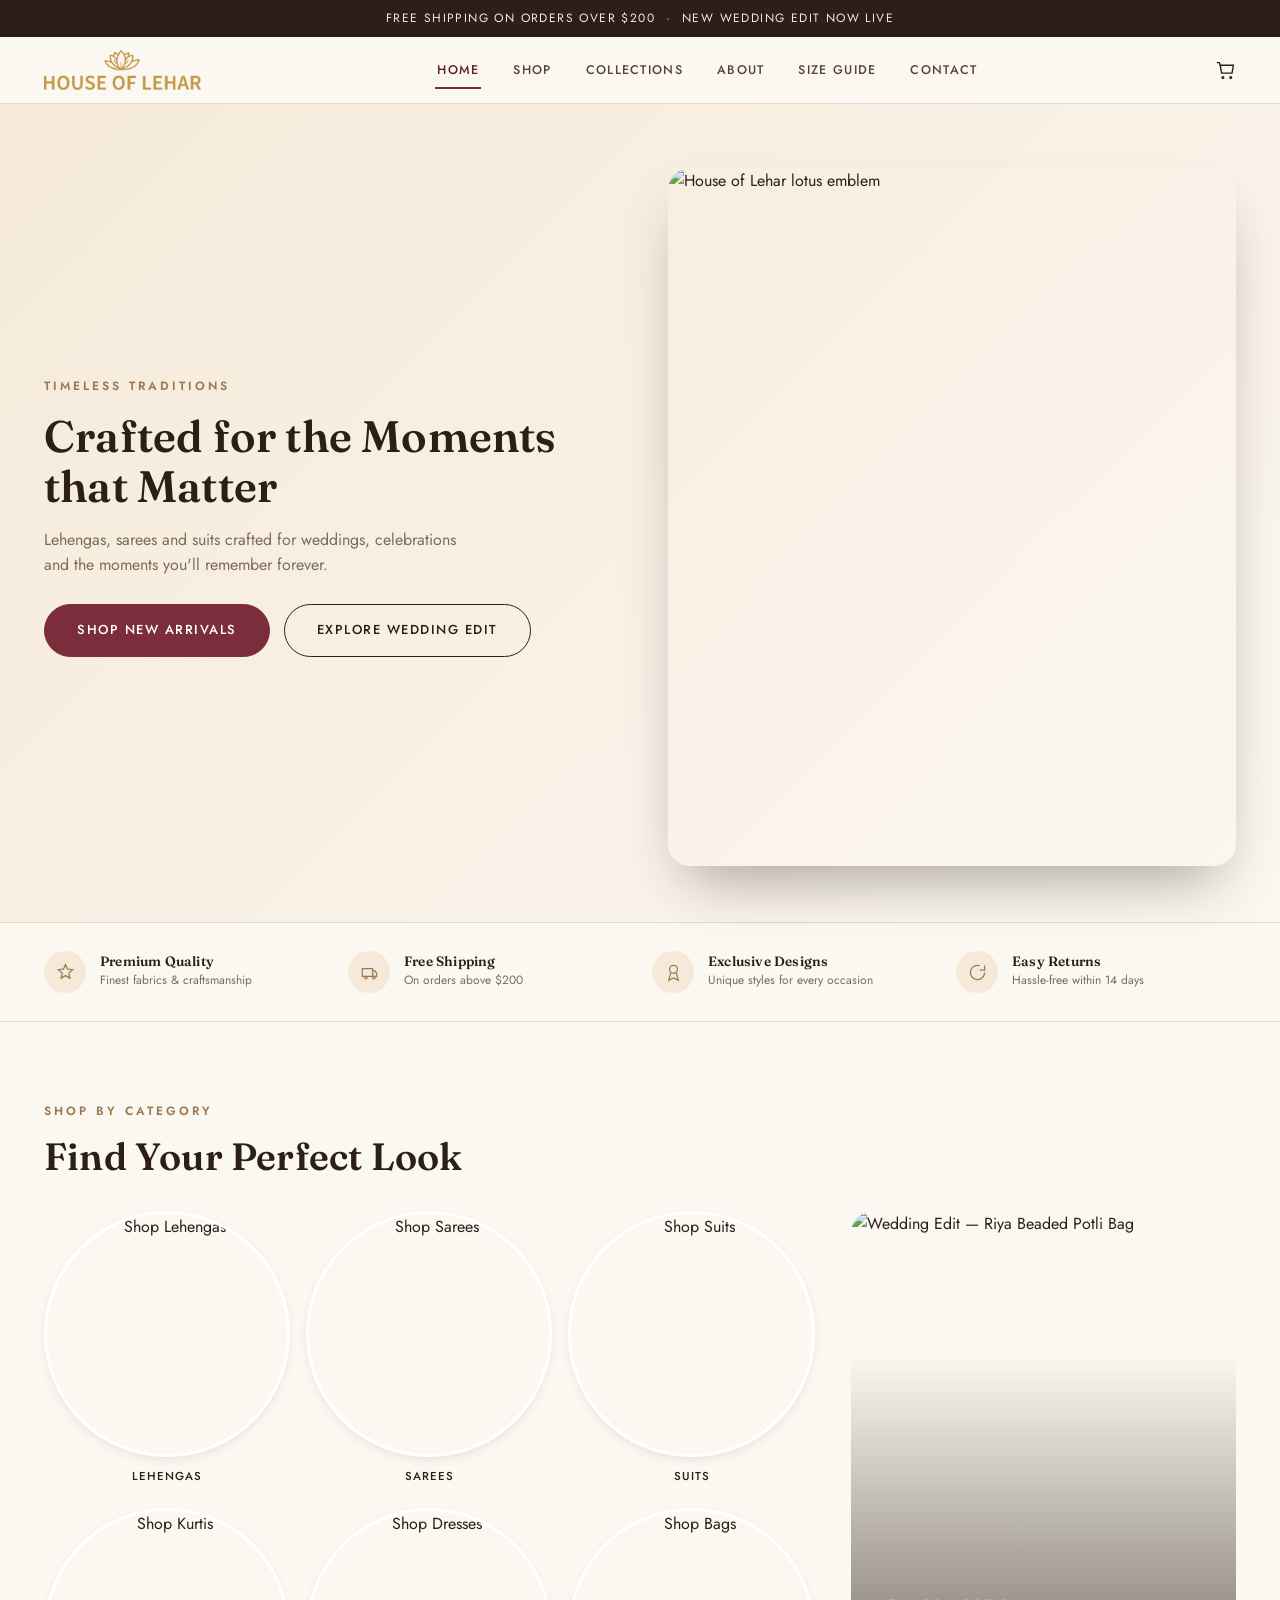
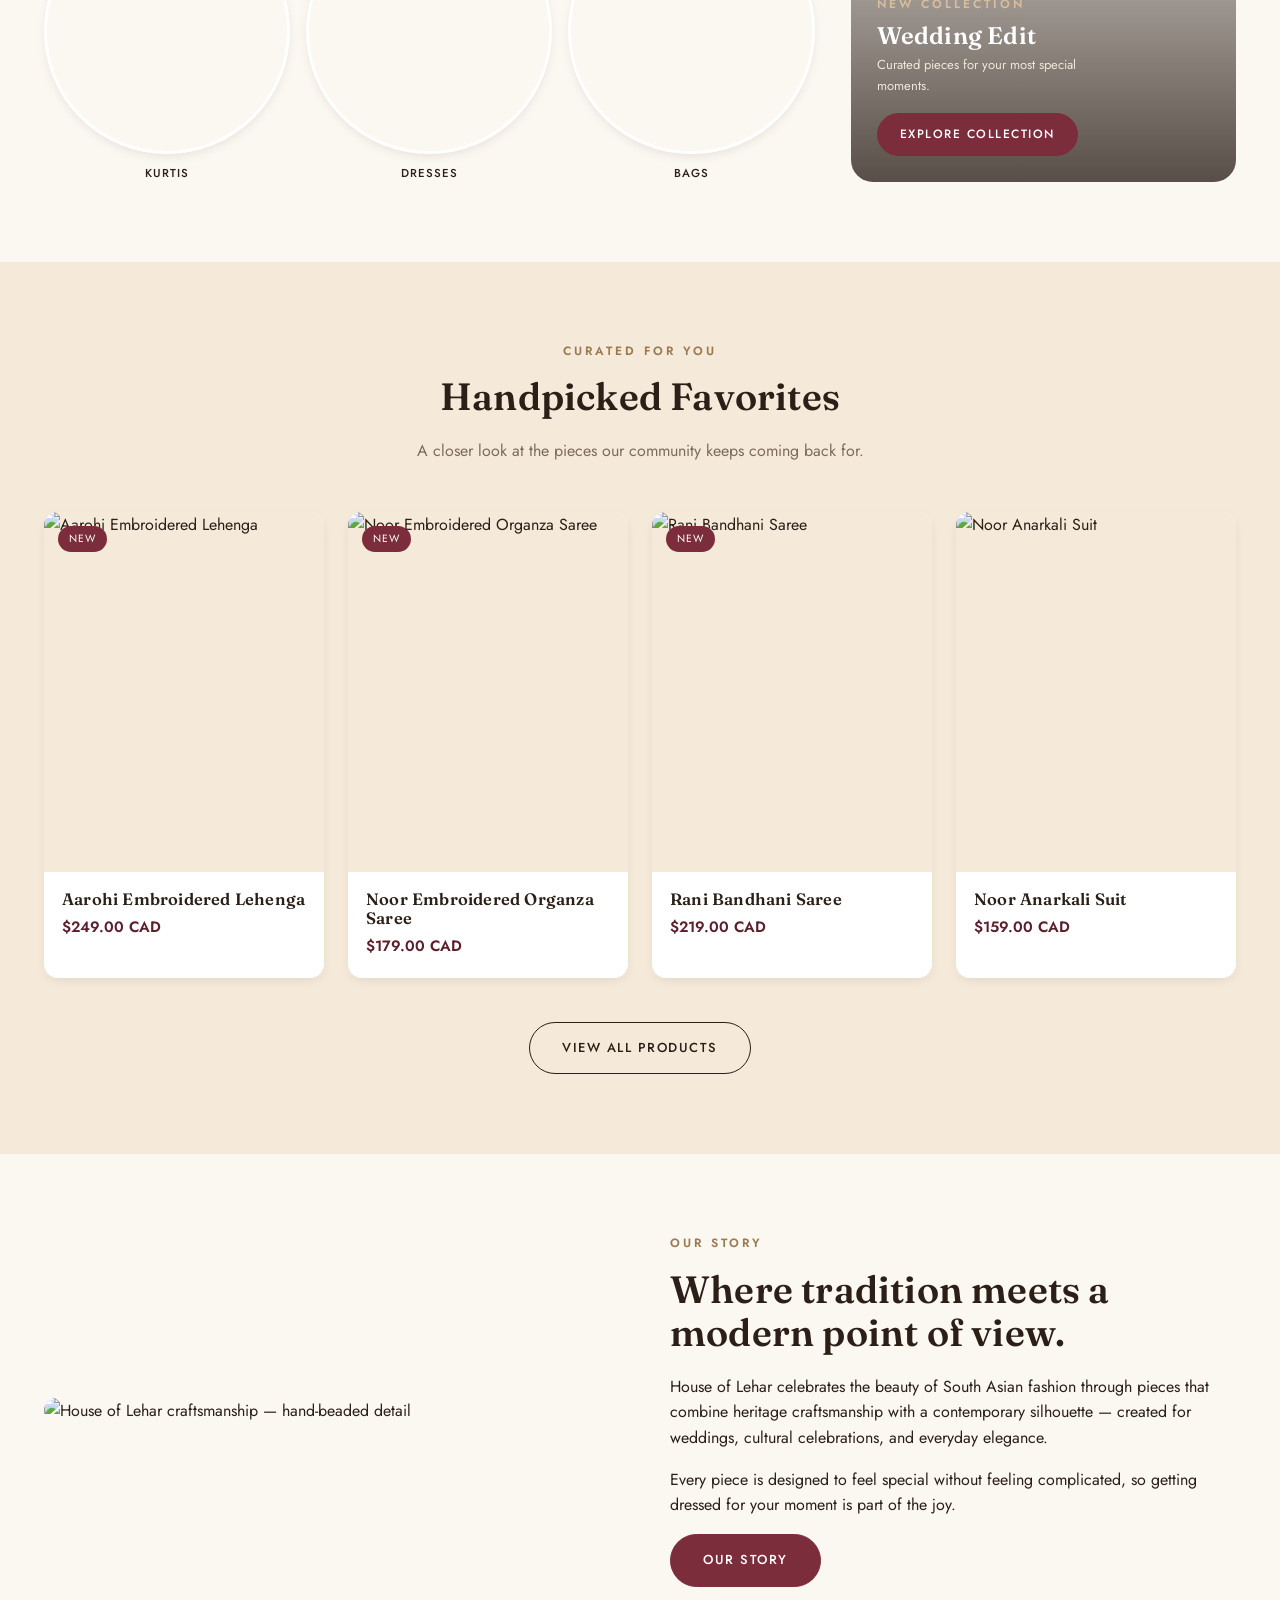
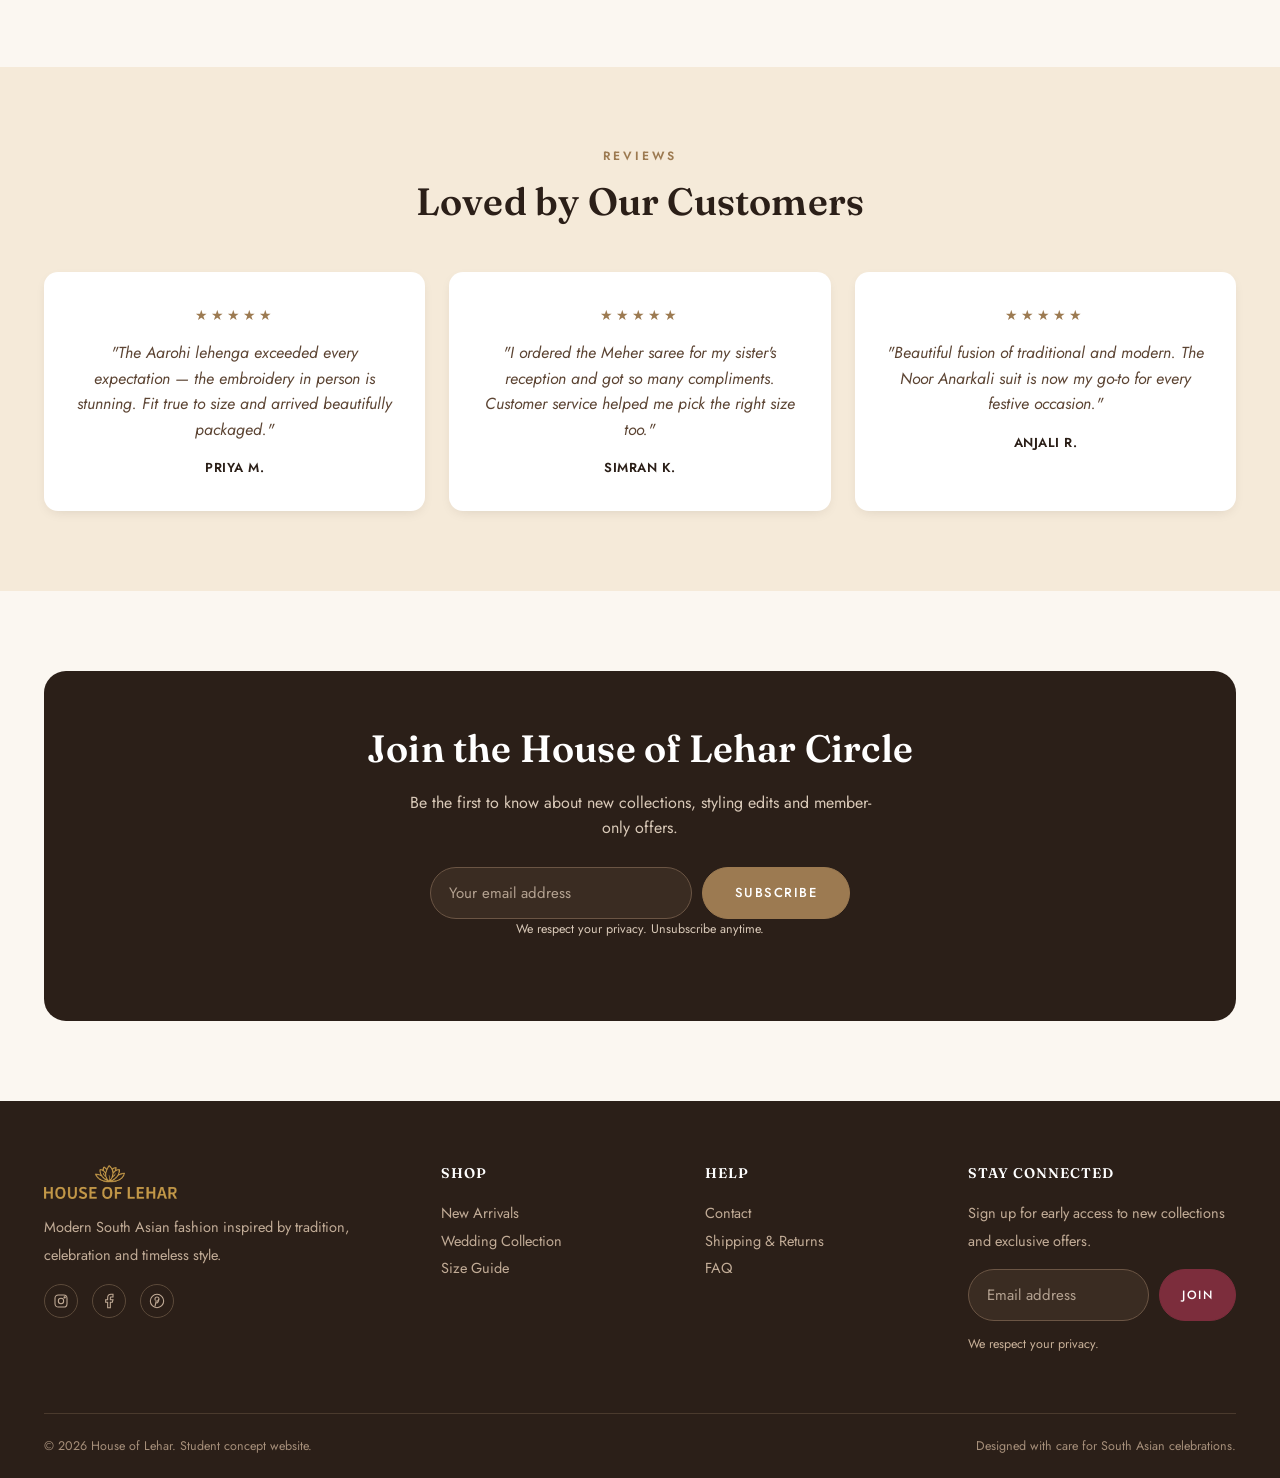
==== index.html @ c974a015 "Add files via upload" ====
<!doctype html>
<html lang="en">
<head>
<meta charset="utf-8">
<meta name="viewport" content="width=device-width,initial-scale=1">
<title>House of Lehar | Modern South Asian Fashion</title>
<meta name="description" content="House of Lehar — lehengas, sarees and suits designed for weddings, celebrations and everyday elegance. Modern South Asian fashion inspired by tradition.">
<link rel="preconnect" href="https://fonts.googleapis.com">
<link rel="preconnect" href="https://fonts.gstatic.com" crossorigin>
<link href="https://fonts.googleapis.com/css2?family=Fraunces:opsz,wght@9..144,400;9..144,500;9..144,600;9..144,700&family=Jost:wght@300;400;500;600&display=swap" rel="stylesheet">
<link rel="stylesheet" href="styles.css">
</head>
<body>

<div class="topbar">FREE SHIPPING ON ORDERS OVER $200 &nbsp;·&nbsp; NEW WEDDING EDIT NOW LIVE</div>
<header>
  <div class="container nav">
    <a class="logo" href="index.html"><img src="logo.png" alt="House of Lehar"></a>
    <nav class="nav-links">
      <a href="index.html">Home</a>
      <a href="shop.html">Shop</a>
      <a href="collection.html">Collections</a>
      <a href="about.html">About</a>
      <a href="size-guide.html">Size Guide</a>
      <a href="contact.html">Contact</a>
    </nav>
    <div class="nav-actions">
      <a class="icon-link" href="cart.html" aria-label="Cart">
        <svg viewBox="0 0 24 24"><path d="M6 6h15l-1.5 9h-12z"/><path d="M6 6L5 3H2"/><circle cx="9" cy="20" r="1"/><circle cx="18" cy="20" r="1"/></svg>
        <span class="cart-count">0</span>
      </a>
      <button class="menu-toggle" type="button" aria-label="Toggle menu" aria-expanded="false"><span></span><span></span><span></span></button>
    </div>
  </div>
</header>

<section class="hero-split">
  <div class="container split">
    <div class="hero-split-text">
      <div class="eyebrow">Timeless Traditions</div>
      <h1>Crafted for the Moments that Matter</h1>
      <p>Lehengas, sarees and suits crafted for weddings, celebrations and the moments you'll remember forever.</p>
      <div class="hero-split-actions">
        <a class="btn" href="shop.html">Shop New Arrivals</a>
        <a class="btn outline" href="collection.html">Explore Wedding Edit</a>
      </div>
    </div>
    <div class="hero-split-media">
      <img src="images/hero-split.jpg" alt="House of Lehar lotus emblem">
    </div>
  </div>
</section>

<section class="features-strip-wrap">
  <div class="container">
    <div class="features-strip">
      <div class="feature-item">
        <span class="icon"><svg viewBox="0 0 24 24"><path d="M12 2l2.6 5.9 6.4.6-4.8 4.3 1.4 6.3L12 15.9 6.4 19.1l1.4-6.3-4.8-4.3 6.4-.6z"/></svg></span>
        <div><h4>Premium Quality</h4><p>Finest fabrics &amp; craftsmanship</p></div>
      </div>
      <div class="feature-item">
        <span class="icon"><svg viewBox="0 0 24 24"><path d="M3 7h13v10H3z"/><path d="M16 10h3l2 3v4h-5"/><circle cx="7.5" cy="18.5" r="1.5"/><circle cx="17.5" cy="18.5" r="1.5"/></svg></span>
        <div><h4>Free Shipping</h4><p>On orders above $200</p></div>
      </div>
      <div class="feature-item">
        <span class="icon"><svg viewBox="0 0 24 24"><circle cx="12" cy="8" r="5"/><path d="M8.5 12.5L6 22l6-3 6 3-2.5-9.5"/></svg></span>
        <div><h4>Exclusive Designs</h4><p>Unique styles for every occasion</p></div>
      </div>
      <div class="feature-item">
        <span class="icon"><svg viewBox="0 0 24 24"><path d="M21 12a9 9 0 1 1-6-8.5"/><path d="M21 3v6h-6"/></svg></span>
        <div><h4>Easy Returns</h4><p>Hassle-free within 14 days</p></div>
      </div>
    </div>
  </div>
</section>

<section class="section reveal">
  <div class="container">
    <div class="eyebrow">Shop by Category</div>
    <h2 style="margin-bottom:32px">Find Your Perfect Look</h2>
    <div class="category-promo-layout">
      <div class="category-circle-row">
        <a class="category-circle" href="shop.html#lehenga">
          <span class="circle-img"><img src="images/cat-lehenga.jpg" alt="Shop Lehengas"></span>
          <span>Lehengas</span>
        </a>
        <a class="category-circle" href="shop.html#saree">
          <span class="circle-img"><img src="images/cat-saree.jpg" alt="Shop Sarees"></span>
          <span>Sarees</span>
        </a>
        <a class="category-circle" href="shop.html#suit">
          <span class="circle-img"><img src="images/cat-suit.jpg" alt="Shop Suits"></span>
          <span>Suits</span>
        </a>
        <a class="category-circle" href="shop.html#kurti">
          <span class="circle-img"><img src="images/cat-kurti.jpg" alt="Shop Kurtis"></span>
          <span>Kurtis</span>
        </a>
        <a class="category-circle" href="shop.html#dress">
          <span class="circle-img"><img src="images/cat-dress.jpg" alt="Shop Dresses"></span>
          <span>Dresses</span>
        </a>
        <a class="category-circle" href="shop.html#bag">
          <span class="circle-img"><img src="images/cat-bag.jpg" alt="Shop Bags"></span>
          <span>Bags</span>
        </a>
      </div>
      <a class="promo-card" href="collection.html">
        <img src="images/promo-wedding-edit.jpg" alt="Wedding Edit — Riya Beaded Potli Bag">
        <div class="promo-card-content">
          <div class="eyebrow">New Collection</div>
          <h3>Wedding Edit</h3>
          <p>Curated pieces for your most special moments.</p>
          <span class="btn sm">Explore Collection</span>
        </div>
      </a>
    </div>
  </div>
</section>

<section class="section bg-cream reveal">
  <div class="container">
    <div class="section-title">
      <div class="eyebrow" style="justify-content:center;display:flex">Curated For You</div>
      <h2>Handpicked Favorites</h2>
      <p>A closer look at the pieces our community keeps coming back for.</p>
    </div>
    <div class="grid-4" data-catalog="all" data-limit="4"></div>
    <div style="text-align:center;margin-top:44px">
      <a class="btn outline" href="shop.html">View All Products</a>
    </div>
  </div>
</section>

<section class="section reveal">
  <div class="container split">
    <img src="images/our-craft.jpg" alt="House of Lehar craftsmanship — hand-beaded detail">
    <div>
      <div class="eyebrow">Our Story</div>
      <h2>Where tradition meets a modern point of view.</h2>
      <p>House of Lehar celebrates the beauty of South Asian fashion through pieces that combine heritage craftsmanship with a contemporary silhouette — created for weddings, cultural celebrations, and everyday elegance.</p>
      <p>Every piece is designed to feel special without feeling complicated, so getting dressed for your moment is part of the joy.</p>
      <a class="btn" href="about.html">Our Story</a>
    </div>
  </div>
</section>

<section class="section bg-cream reveal">
  <div class="container">
    <div class="section-title">
      <div class="eyebrow" style="justify-content:center;display:flex">Reviews</div>
      <h2>Loved by Our Customers</h2>
    </div>
    <div class="grid-3">
      <div class="testimonial">
        <div class="stars">★★★★★</div>
        <p>"The Aarohi lehenga exceeded every expectation — the embroidery in person is stunning. Fit true to size and arrived beautifully packaged."</p>
        <div class="who">Priya M.</div>
      </div>
      <div class="testimonial">
        <div class="stars">★★★★★</div>
        <p>"I ordered the Meher saree for my sister's reception and got so many compliments. Customer service helped me pick the right size too."</p>
        <div class="who">Simran K.</div>
      </div>
      <div class="testimonial">
        <div class="stars">★★★★★</div>
        <p>"Beautiful fusion of traditional and modern. The Noor Anarkali suit is now my go-to for every festive occasion."</p>
        <div class="who">Anjali R.</div>
      </div>
    </div>
  </div>
</section>

<section class="section reveal">
  <div class="container">
    <div class="newsletter">
      <h2>Join the House of Lehar Circle</h2>
      <p>Be the first to know about new collections, styling edits and member-only offers.</p>
      <form class="newsletter-form" data-newsletter-form>
        <input type="email" placeholder="Your email address" aria-label="Your email address" required>
        <button class="btn gold" type="submit">Subscribe</button>
      </form>
      <p class="form-note">We respect your privacy. Unsubscribe anytime.</p>
    </div>
  </div>
</section>

<footer>
  <div class="container">
    <div class="footer-grid">
      <div>
        <div class="logo"><img src="logo.png" alt="House of Lehar"></div>
        <p>Modern South Asian fashion inspired by tradition, celebration and timeless style.</p>
        <div class="footer-social">
          <a href="#" aria-label="Instagram"><svg viewBox="0 0 24 24"><rect x="3" y="3" width="18" height="18" rx="5"/><circle cx="12" cy="12" r="4"/><circle cx="17.5" cy="6.5" r="1"/></svg></a>
          <a href="#" aria-label="Facebook"><svg viewBox="0 0 24 24"><path d="M18 2h-3a5 5 0 0 0-5 5v3H7v4h3v8h4v-8h3l1-4h-4V7a1 1 0 0 1 1-1h3z"/></svg></a>
          <a href="#" aria-label="Pinterest"><svg viewBox="0 0 24 24"><circle cx="12" cy="12" r="10"/><path d="M9 20l2-9M12 12a3 3 0 1 0 0-6 3 3 0 0 0-3 3c0 1 .3 1.7.7 2.2M14 9c1 3-.5 6-3 6"/></svg></a>
        </div>
      </div>
      <div>
        <h3>Shop</h3>
        <p><a href="shop.html">New Arrivals</a><br><a href="collection.html">Wedding Collection</a><br><a href="size-guide.html">Size Guide</a></p>
      </div>
      <div>
        <h3>Help</h3>
        <p><a href="contact.html">Contact</a><br><a href="#">Shipping &amp; Returns</a><br><a href="#">FAQ</a></p>
      </div>
      <div>
        <h3>Stay Connected</h3>
        <p>Sign up for early access to new collections and exclusive offers.</p>
        <form class="newsletter-form" style="margin-top:14px;max-width:100%" data-newsletter-form>
          <input type="email" placeholder="Email address" aria-label="Email address" required style="min-width:0">
          <button class="btn sm" type="submit">Join</button>
        </form>
        <p class="form-note">We respect your privacy.</p>
      </div>
    </div>
    <div class="copyright">
      <span>© <span class="year">2026</span> House of Lehar. Student concept website.</span>
      <span>Designed with care for South Asian celebrations.</span>
    </div>
  </div>
</footer>
<button class="back-to-top" type="button" aria-label="Back to top"><svg viewBox="0 0 24 24"><path d="M12 19V5M5 12l7-7 7 7"/></svg></button>
<script src="script.js"></script>

</body>
</html>
---- styles.css ----
/* ==========================================================================
   House of Lehar — stylesheet
   Warm ivory / gold / maroon palette. Mobile-first, progressively enhanced.
   ========================================================================== */

:root{
  --ivory:#fbf7f1;
  --cream:#f5ead9;
  --sand:#e9d5b8;
  --gold:#bf9d7a;
  --gold-light:#d8bd9a;
  --gold-deep:#9c7a51;
  --maroon:#7c2d3c;
  --maroon-dark:#5c1f2b;
  --brown:#5c4433;
  --brown-dark:#2b1f18;
  --text:#2b1f18;
  --text-muted:#7d6b5a;
  --border:#e6d8c3;
  --white:#ffffff;
  --radius-sm:8px;
  --radius:14px;
  --radius-lg:22px;
  --shadow-sm:0 4px 14px -6px rgba(43,31,24,.18);
  --shadow:0 18px 40px -18px rgba(43,31,24,.35);
  --shadow-lg:0 30px 60px -20px rgba(43,31,24,.4);
  --font-display:'Fraunces', 'Georgia', serif;
  --font-body:'Jost', 'Helvetica Neue', Arial, sans-serif;
  --container:1240px;
  --header-h:66px;
}

*,*::before,*::after{box-sizing:border-box;}
html{scroll-behavior:smooth;}
body{
  margin:0;
  font-family:var(--font-body);
  color:var(--text);
  background:var(--ivory);
  -webkit-font-smoothing:antialiased;
  line-height:1.6;
}
img{max-width:100%;display:block;}
a{color:inherit;text-decoration:none;}
ul{list-style:none;margin:0;padding:0;}
h1,h2,h3,h4{
  font-family:var(--font-display);
  font-weight:600;
  line-height:1.15;
  margin:0 0 .5em;
  color:var(--brown-dark);
  letter-spacing:.2px;
}
h1{font-size:clamp(34px,6vw,60px);}
h2{font-size:clamp(26px,4vw,38px);}
h3{font-size:20px;}
p{margin:0 0 1em;}
.muted{color:var(--text-muted);}
button{font-family:inherit;cursor:pointer;}
input,textarea,select{font-family:inherit;font-size:15px;}

.container{
  width:100%;
  max-width:var(--container);
  margin:0 auto;
  padding:0 24px;
}

/* ---------- buttons ---------- */
.btn{
  display:inline-flex;
  align-items:center;
  justify-content:center;
  gap:8px;
  padding:15px 32px;
  background:var(--maroon);
  color:var(--white);
  border:1px solid var(--maroon);
  border-radius:999px;
  font-size:13px;
  font-weight:500;
  letter-spacing:1.5px;
  text-transform:uppercase;
  text-align:center;
  transition:background .25s ease,color .25s ease,border-color .25s ease,transform .2s ease;
  white-space:nowrap;
}
.btn:hover{background:var(--maroon-dark);border-color:var(--maroon-dark);transform:translateY(-1px);}
.btn:active{transform:translateY(0);}
.btn.outline{background:transparent;color:var(--brown-dark);border-color:var(--brown-dark);}
.btn.outline:hover{background:var(--brown-dark);color:var(--white);}
.btn.gold{background:var(--gold-deep);border-color:var(--gold-deep);}
.btn.gold:hover{background:#84643c;border-color:#84643c;}
.btn.sm{padding:11px 22px;font-size:12px;}
.btn.block{width:100%;}
.btn[disabled]{opacity:.5;cursor:not-allowed;transform:none;}

.eyebrow{
  text-transform:uppercase;
  letter-spacing:3px;
  font-size:12px;
  font-weight:600;
  color:var(--gold-deep);
  margin-bottom:14px;
}

/* ---------- topbar / header ---------- */
.topbar{
  background:var(--brown-dark);
  color:var(--cream);
  text-align:center;
  font-size:12px;
  letter-spacing:1.4px;
  padding:9px 16px;
  text-transform:uppercase;
}
header{
  position:sticky;
  top:0;
  z-index:100;
  background:rgba(251,247,241,.92);
  backdrop-filter:saturate(180%) blur(10px);
  border-bottom:1px solid var(--border);
}
.nav{
  display:flex;
  align-items:center;
  justify-content:space-between;
  min-height:var(--header-h);
  gap:20px;
}
.logo{
  font-family:var(--font-display);
  font-size:20px;
  font-weight:600;
  letter-spacing:1px;
  color:var(--brown-dark);
  flex-shrink:0;
  display:flex;
  align-items:center;
}
.logo img{
  display:block;
  height:40px;
  width:auto;
}
.nav-links{
  display:flex;
  align-items:center;
  gap:30px;
  list-style:none;
  margin:0;
  padding:0;
}
.nav-links a{
  font-size:12.5px;
  font-weight:500;
  letter-spacing:1.3px;
  text-transform:uppercase;
  color:var(--brown);
  padding:6px 2px;
  position:relative;
  transition:color .2s ease;
}
.nav-links a::after{
  content:'';
  position:absolute;
  left:0;right:0;bottom:-3px;
  height:2px;
  background:var(--maroon);
  transform:scaleX(0);
  transform-origin:right;
  transition:transform .25s ease;
}
.nav-links a:hover,.nav-links a.active{color:var(--maroon-dark);}
.nav-links a:hover::after,.nav-links a.active::after{transform:scaleX(1);transform-origin:left;}

.nav-actions{display:flex;align-items:center;gap:18px;flex-shrink:0;}
.icon-link{
  position:relative;
  display:inline-flex;
  align-items:center;
  justify-content:center;
  width:22px;height:22px;
  color:var(--brown-dark);
}
.icon-link svg{width:21px;height:21px;stroke:currentColor;fill:none;stroke-width:1.6;}
.cart-count{
  position:absolute;
  top:-9px;right:-11px;
  background:var(--maroon);
  color:#fff;
  font-size:10px;
  font-weight:600;
  min-width:17px;height:17px;
  border-radius:50%;
  display:flex;align-items:center;justify-content:center;
  padding:0 3px;
  line-height:1;
}

.menu-toggle{
  display:none;
  flex-direction:column;
  justify-content:center;
  gap:5px;
  width:30px;height:30px;
  background:none;border:none;
  padding:0;
}
.menu-toggle span{
  display:block;height:2px;width:100%;
  background:var(--brown-dark);
  border-radius:2px;
  transition:transform .25s ease,opacity .25s ease;
}
.menu-toggle.open span:nth-child(1){transform:translateY(7px) rotate(45deg);}
.menu-toggle.open span:nth-child(2){opacity:0;}
.menu-toggle.open span:nth-child(3){transform:translateY(-7px) rotate(-45deg);}

/* ---------- hero (home / collection style full-bleed) ---------- */
.hero{
  position:relative;
  min-height:620px;
  display:flex;
  align-items:center;
  background-size:cover;
  background-position:center;
  color:#fff;
  overflow:hidden;
}
.hero-content{
  position:relative;
  z-index:2;
  max-width:640px;
  margin:0 auto;
  text-align:center;
  padding:0 24px;
}
.hero-content .eyebrow{color:var(--gold-light);}
.hero-content h1{color:#fff;}
.hero-content p{font-size:17px;opacity:.92;max-width:480px;margin-left:auto;margin-right:auto;}
.hero-actions{display:flex;gap:14px;justify-content:center;flex-wrap:wrap;margin-top:26px;}

/* simple page hero (about / contact / size-guide / cart) */
.page-hero{
  background:linear-gradient(180deg,var(--cream) 0%,var(--ivory) 100%);
  padding:76px 0 56px;
  text-align:center;
  border-bottom:1px solid var(--border);
}
.page-hero .eyebrow{justify-content:center;display:flex;}
.page-hero p{max-width:520px;margin:0 auto;color:var(--text-muted);font-size:16px;}

/* ---------- sections ---------- */
.section{padding:80px 0;}
.section.tight{padding:48px 0;}
.section-title{text-align:center;max-width:600px;margin:0 auto 48px;}
.section-title p{color:var(--text-muted);}
.bg-cream{background:var(--cream);}
.bg-brown{background:var(--brown-dark);color:var(--cream);}
.bg-brown h2,.bg-brown h3{color:#fff;}

/* split layout (about page) */
.split{display:grid;grid-template-columns:1fr 1fr;gap:60px;align-items:center;}
.split img{border-radius:var(--radius-lg);box-shadow:var(--shadow);width:100%;height:auto;object-fit:cover;}
.split.reverse{direction:rtl;}
.split.reverse > *{direction:ltr;}

/* ---------- split hero (home) ---------- */
.hero-split{padding:64px 0 56px;background:linear-gradient(135deg,var(--cream),var(--ivory));}
.hero-split .split{gap:56px;}
.hero-split-text .eyebrow{color:var(--gold-deep);}
.hero-split-text h1{font-size:44px;line-height:1.14;margin-bottom:16px;}
.hero-split-text p{color:var(--text-muted);font-size:16px;max-width:420px;margin-bottom:26px;}
.hero-split-actions{display:flex;gap:14px;flex-wrap:wrap;}
.hero-split-media img{width:100%;height:auto;aspect-ratio:7/8.6;object-fit:cover;border-radius:var(--radius-lg);box-shadow:var(--shadow-lg);}

/* ---------- features strip ---------- */
.features-strip-wrap{border-top:1px solid var(--border);border-bottom:1px solid var(--border);background:var(--ivory);}
.features-strip{display:grid;grid-template-columns:repeat(4,1fr);gap:24px;padding:28px 0;}
.feature-item{display:flex;align-items:center;gap:14px;}
.feature-item .icon{width:42px;height:42px;border-radius:50%;background:var(--cream);display:flex;align-items:center;justify-content:center;flex-shrink:0;}
.feature-item svg{width:19px;height:19px;stroke:var(--gold-deep);fill:none;stroke-width:1.6;}
.feature-item h4{font-size:13.5px;margin:0 0 2px;font-weight:600;letter-spacing:.2px;}
.feature-item p{font-size:12px;color:var(--text-muted);margin:0;}

/* ---------- category circles + promo ---------- */
.category-promo-layout{display:grid;grid-template-columns:2fr 1fr;gap:36px;align-items:stretch;}
.category-circle-row{display:grid;grid-template-columns:repeat(3,1fr);gap:22px 16px;align-content:start;}
.category-circle{display:flex;flex-direction:column;align-items:center;gap:10px;text-align:center;}
.category-circle .circle-img{
  width:100%;aspect-ratio:1/1;border-radius:50%;overflow:hidden;
  border:3px solid var(--white);box-shadow:var(--shadow-sm);
  display:flex;align-items:center;justify-content:center;
}
.category-circle .circle-img img{width:100%;height:100%;object-fit:cover;transition:transform .4s ease;}
.category-circle:hover .circle-img img{transform:scale(1.08);}
.category-circle .circle-img.solid{background:var(--cc,var(--sand));}
.category-circle .circle-fallback{font-family:var(--font-display);font-size:12px;color:var(--brown-dark);opacity:.65;padding:0 8px;text-align:center;}
.category-circle .circle-icon{width:46%;height:auto;fill:none;stroke:var(--brown-dark);stroke-width:2.4;stroke-linecap:round;stroke-linejoin:round;opacity:.72;}
.category-circle span:last-child{font-size:11.5px;letter-spacing:1px;text-transform:uppercase;color:var(--text);font-weight:500;}

.promo-card{position:relative;border-radius:var(--radius-lg);overflow:hidden;min-height:280px;display:flex;align-items:flex-end;isolation:isolate;}
.promo-card img{position:absolute;inset:0;width:100%;height:100%;object-fit:cover;z-index:-1;transition:transform .5s ease;}
.promo-card:hover img{transform:scale(1.06);}
.promo-card::after{content:'';position:absolute;inset:0;background:linear-gradient(180deg,rgba(43,31,24,0) 25%,rgba(43,31,24,.78) 100%);z-index:0;}
.promo-card-content{position:relative;z-index:1;padding:26px;color:#fff;}
.promo-card-content .eyebrow{color:var(--gold-light);margin-bottom:8px;}
.promo-card-content h3{color:#fff;font-size:24px;margin-bottom:6px;}
.promo-card-content p{color:#f1e6d8;font-size:13px;margin-bottom:16px;max-width:220px;}
.promo-card-content .btn.sm{pointer-events:none;}

/* ---------- category / feature grid ---------- */
.grid-3{display:grid;grid-template-columns:repeat(3,1fr);gap:24px;}
.grid-4{display:grid;grid-template-columns:repeat(4,1fr);gap:24px;}
.grid-2{display:grid;grid-template-columns:1fr 1fr;gap:24px;}

.cat-card{
  position:relative;
  border-radius:var(--radius-lg);
  overflow:hidden;
  aspect-ratio:3/4;
  display:block;
  isolation:isolate;
}
.cat-card img{width:100%;height:100%;object-fit:cover;transition:transform .5s ease;}
.cat-card::after{
  content:'';
  position:absolute;inset:0;
  background:linear-gradient(180deg,rgba(43,31,24,0) 40%,rgba(43,31,24,.75) 100%);
  z-index:1;
}
.cat-card:hover img{transform:scale(1.06);}
.cat-card .cat-label{
  position:absolute;left:20px;bottom:20px;right:20px;z-index:2;color:#fff;
}
.cat-card .cat-label h3{color:#fff;margin-bottom:4px;}
.cat-card .cat-label span{font-size:12px;letter-spacing:1px;text-transform:uppercase;opacity:.85;}

/* ---------- product / shop cards ---------- */
.filter-bar{
  display:flex;
  flex-wrap:wrap;
  gap:10px;
  justify-content:center;
  margin-bottom:40px;
}
.chip{
  padding:9px 20px;
  border-radius:999px;
  border:1px solid var(--border);
  background:var(--white);
  font-size:12.5px;
  letter-spacing:.8px;
  text-transform:uppercase;
  color:var(--brown);
  transition:all .2s ease;
}
.chip:hover{border-color:var(--gold-deep);}
.chip.active{background:var(--brown-dark);border-color:var(--brown-dark);color:#fff;}

.card{
  display:block;
  background:var(--white);
  border-radius:var(--radius);
  overflow:hidden;
  box-shadow:var(--shadow-sm);
  transition:transform .3s ease,box-shadow .3s ease;
  position:relative;
}
.card:hover{transform:translateY(-5px);box-shadow:var(--shadow);}
.card .thumb{position:relative;overflow:hidden;aspect-ratio:7/9;background:var(--cream);}
.card .thumb img{width:100%;height:100%;object-fit:cover;transition:transform .5s ease;}
.card:hover .thumb img{transform:scale(1.05);}
.badge{
  position:absolute;top:14px;left:14px;
  background:var(--maroon);color:#fff;
  font-size:10.5px;letter-spacing:1px;text-transform:uppercase;
  padding:5px 11px;border-radius:999px;z-index:2;
}
.quick-add{
  position:absolute;left:12px;right:12px;bottom:-50px;
  background:var(--brown-dark);color:#fff;
  border:none;border-radius:999px;
  padding:12px;font-size:11.5px;letter-spacing:1.3px;text-transform:uppercase;
  transition:bottom .25s ease,background .2s ease;
  z-index:3;
}
.card:hover .quick-add{bottom:12px;}
.quick-add:hover{background:var(--maroon);}
.card-body{padding:18px 18px 20px;}
.card-body h3{font-size:16.5px;margin-bottom:6px;}
.card-body .price{color:var(--maroon-dark);font-weight:600;font-size:15px;}
.card-body .price .was{color:var(--text-muted);text-decoration:line-through;font-weight:400;margin-right:8px;font-size:13px;}

/* ---------- testimonials ---------- */
.testimonial{
  background:var(--white);
  border-radius:var(--radius);
  padding:32px 28px;
  box-shadow:var(--shadow-sm);
  text-align:center;
}
.testimonial .stars{color:var(--gold-deep);letter-spacing:3px;margin-bottom:14px;font-size:14px;}
.testimonial p{font-style:italic;color:var(--brown);}
.testimonial .who{font-weight:600;color:var(--brown-dark);font-style:normal;margin-top:14px;font-size:13px;letter-spacing:.5px;text-transform:uppercase;}

/* ---------- newsletter ---------- */
.newsletter{
  background:var(--brown-dark);
  color:var(--cream);
  border-radius:var(--radius-lg);
  padding:56px 40px;
  text-align:center;
}
.newsletter h2{color:#fff;}
.newsletter p{color:#d9c9b8;max-width:480px;margin:0 auto 26px;}
.newsletter-form{display:flex;max-width:420px;margin:0 auto;gap:10px;flex-wrap:wrap;justify-content:center;}
.newsletter-form input{
  flex:1;min-width:220px;
  padding:14px 18px;border-radius:999px;border:1px solid #6b5544;
  background:#3a2c22;color:#fff;
}
.newsletter-form input::placeholder{color:#b3a190;}
.form-note{font-size:12.5px;color:#c9b199;margin-top:12px;}
.form-note.success{color:#c9e6b8;}

/* ---------- instagram strip ---------- */
.insta-grid{display:grid;grid-template-columns:repeat(6,1fr);gap:8px;}
.insta-grid a{aspect-ratio:1;overflow:hidden;border-radius:8px;}
.insta-grid img{width:100%;height:100%;object-fit:cover;transition:transform .4s ease;}
.insta-grid a:hover img{transform:scale(1.1);}

/* ---------- footer ---------- */
footer{background:var(--brown-dark);color:#cbb9a6;padding:64px 0 0;margin-top:0;}
.footer-grid{
  display:grid;
  grid-template-columns:1.6fr 1fr 1fr 1.2fr;
  gap:40px;
  padding-bottom:44px;
  border-bottom:1px solid #4a3a2d;
}
footer .logo{color:#fff;font-size:19px;margin-bottom:14px;}
footer .logo img{height:34px;}
footer h3{color:#fff;font-size:14px;letter-spacing:1px;text-transform:uppercase;margin-bottom:18px;}
footer p{font-size:14.5px;line-height:1.9;color:#c2ac97;}
footer a{color:#c2ac97;transition:color .2s ease;}
footer a:hover{color:#fff;}
.footer-social{display:flex;gap:14px;margin-top:16px;}
.footer-social a{width:34px;height:34px;border:1px solid #5c4a3a;border-radius:50%;display:flex;align-items:center;justify-content:center;}
.footer-social a:hover{border-color:var(--gold);background:#3a2c22;}
.footer-social svg{width:16px;height:16px;stroke:currentColor;fill:none;stroke-width:1.6;}
.copyright{
  padding:22px 0;
  font-size:12.5px;
  color:#a68f7a;
  display:flex;justify-content:space-between;flex-wrap:wrap;gap:10px;
}
.copyright a{color:#a68f7a;}

/* ---------- back to top ---------- */
.back-to-top{
  position:fixed;right:22px;bottom:22px;z-index:90;
  width:44px;height:44px;border-radius:50%;
  background:var(--brown-dark);color:#fff;border:none;
  display:flex;align-items:center;justify-content:center;
  box-shadow:var(--shadow);
  opacity:0;pointer-events:none;
  transform:translateY(10px);
  transition:opacity .25s ease,transform .25s ease;
}
.back-to-top.show{opacity:1;pointer-events:auto;transform:translateY(0);}
.back-to-top svg{width:18px;height:18px;stroke:currentColor;fill:none;stroke-width:2;}

/* ---------- reveal animation ---------- */
.reveal{opacity:0;transform:translateY(24px);transition:opacity .7s ease,transform .7s ease;}
.reveal.in{opacity:1;transform:translateY(0);}

/* ==========================================================================
   Page-specific: Cart
   ========================================================================== */
.cart-layout{display:grid;grid-template-columns:1fr 360px;gap:44px;align-items:start;}
.cart-items{display:flex;flex-direction:column;gap:0;}
.cart-item{
  display:grid;
  grid-template-columns:110px 1fr auto;
  gap:20px;
  align-items:center;
  padding:22px 0;
  border-bottom:1px solid var(--border);
}
.cart-item img{width:110px;height:140px;object-fit:cover;border-radius:var(--radius-sm);}
.cart-item h3{margin-bottom:6px;font-size:17px;}
.cart-item .remove{
  background:none;border:none;color:var(--text-muted);
  font-size:12px;letter-spacing:.6px;text-decoration:underline;
  padding:0;margin-top:10px;
}
.cart-item .remove:hover{color:var(--maroon);}
.cart-item strong{font-size:16px;color:var(--brown-dark);white-space:nowrap;}
.qty{
  display:inline-flex;align-items:center;
  border:1px solid var(--border);border-radius:999px;
  overflow:hidden;margin-top:12px;width:fit-content;
}
.qty button{
  width:32px;height:32px;background:var(--cream);border:none;
  font-size:16px;color:var(--brown-dark);
}
.qty button:hover{background:var(--sand);}
.qty span{width:36px;text-align:center;font-size:14px;font-weight:500;}
.summary{
  background:var(--white);
  border:1px solid var(--border);
  border-radius:var(--radius);
  padding:28px;
  position:sticky;top:calc(var(--header-h) + 24px);
}
.summary h2{font-size:20px;}
.summary .row{display:flex;justify-content:space-between;font-size:14.5px;padding:10px 0;color:var(--text-muted);}
.summary .row.total{
  border-top:1px solid var(--border);
  margin-top:8px;padding-top:16px;
  font-size:17px;font-weight:600;color:var(--brown-dark);
}
.promo{display:flex;gap:8px;margin:18px 0;}
.promo input{flex:1;padding:11px 14px;border:1px solid var(--border);border-radius:999px;}
.empty-cart{text-align:center;padding:60px 20px;}
.empty-cart svg{width:64px;height:64px;stroke:var(--gold);fill:none;stroke-width:1.2;margin-bottom:20px;}

/* ==========================================================================
   Page-specific: Contact
   ========================================================================== */
.contact-grid{display:grid;grid-template-columns:1.1fr .9fr;gap:60px;align-items:start;}
form.contact-form{display:flex;flex-direction:column;gap:16px;}
.contact-form input,.contact-form textarea{
  width:100%;padding:15px 18px;
  border:1px solid var(--border);border-radius:var(--radius-sm);
  background:var(--white);color:var(--text);
  transition:border-color .2s ease;
}
.contact-form input:focus,.contact-form textarea:focus{outline:none;border-color:var(--gold-deep);}
.contact-form textarea{min-height:150px;resize:vertical;}
.form-status{
  display:none;
  padding:14px 18px;border-radius:var(--radius-sm);
  background:#eef6e6;color:#3f6b2a;font-size:14px;border:1px solid #cfe6bb;
}
.form-status.show{display:block;}
.info-card{
  background:var(--white);border:1px solid var(--border);
  border-radius:var(--radius);padding:24px;margin-bottom:14px;
  display:flex;gap:16px;align-items:flex-start;
}
.info-card svg{width:22px;height:22px;stroke:var(--maroon);fill:none;stroke-width:1.6;flex-shrink:0;margin-top:2px;}
.info-card strong{display:block;margin-bottom:4px;color:var(--brown-dark);}

/* ==========================================================================
   Page-specific: Size guide
   ========================================================================== */
.tabs{display:flex;gap:10px;justify-content:center;margin-bottom:36px;flex-wrap:wrap;}
.tab-panel{display:none;}
.tab-panel.active{display:block;}
.size-table{width:100%;border-collapse:collapse;background:var(--white);border-radius:var(--radius);overflow:hidden;box-shadow:var(--shadow-sm);}
.size-table th,.size-table td{padding:14px 18px;text-align:center;border-bottom:1px solid var(--border);font-size:14.5px;}
.size-table th{background:var(--cream);color:var(--brown-dark);text-transform:uppercase;font-size:12px;letter-spacing:1px;}
.size-table tr:last-child td{border-bottom:none;}
.size-table td:first-child,.size-table th:first-child{text-align:left;font-weight:600;color:var(--brown-dark);}
.tip-grid{display:grid;grid-template-columns:repeat(3,1fr);gap:24px;margin-top:50px;}
.tip-card{background:var(--white);border-radius:var(--radius);padding:26px;border:1px solid var(--border);}
.tip-card .num{
  width:36px;height:36px;border-radius:50%;background:var(--maroon);color:#fff;
  display:flex;align-items:center;justify-content:center;font-weight:600;font-size:14px;margin-bottom:14px;
}

/* ==========================================================================
   Page-specific: Product detail
   ========================================================================== */
.product-layout{display:grid;grid-template-columns:.9fr 1fr;gap:56px;}
.gallery-main{border-radius:var(--radius-lg);overflow:hidden;aspect-ratio:4/5;background:var(--cream);box-shadow:var(--shadow-sm);}
.gallery-main img{width:100%;height:100%;object-fit:cover;}
.gallery-thumbs{display:flex;gap:10px;margin-top:12px;}
.gallery-thumbs button{
  width:78px;height:96px;border-radius:8px;overflow:hidden;border:2px solid transparent;padding:0;background:none;
}
.gallery-thumbs button.active{border-color:var(--maroon);}
.gallery-thumbs img{width:100%;height:100%;object-fit:cover;}
.product-info .price{font-size:24px;color:var(--maroon-dark);font-weight:600;margin-bottom:18px;}
.product-info .price .was{font-size:16px;color:var(--text-muted);text-decoration:line-through;margin-right:10px;font-weight:400;}
.option-group{margin:22px 0;}
.option-group label.title{display:block;font-size:12.5px;letter-spacing:1px;text-transform:uppercase;color:var(--brown-dark);margin-bottom:10px;font-weight:600;}
.size-options{display:flex;gap:10px;flex-wrap:wrap;}
.size-options button{
  min-width:48px;padding:10px 14px;border:1px solid var(--border);border-radius:8px;background:var(--white);font-size:13.5px;
}
.size-options button.active{border-color:var(--brown-dark);background:var(--brown-dark);color:#fff;}
.product-actions{display:flex;gap:14px;align-items:center;margin-top:26px;flex-wrap:wrap;}
.accordion{border-top:1px solid var(--border);margin-top:34px;}
.accordion-item{border-bottom:1px solid var(--border);}
.accordion-item button{
  width:100%;display:flex;justify-content:space-between;align-items:center;
  padding:18px 0;background:none;border:none;font-size:14.5px;font-weight:600;color:var(--brown-dark);text-align:left;
}
.accordion-item .plus{transition:transform .25s ease;font-size:18px;}
.accordion-item.open .plus{transform:rotate(45deg);}
.accordion-body{max-height:0;overflow:hidden;transition:max-height .3s ease;font-size:14.5px;color:var(--text-muted);}
.accordion-item.open .accordion-body{max-height:240px;padding-bottom:18px;}
.trust-strip{display:flex;gap:22px;margin-top:26px;flex-wrap:wrap;}
.trust-strip span{display:flex;align-items:center;gap:8px;font-size:12.5px;color:var(--text-muted);}
.trust-strip svg{width:17px;height:17px;stroke:var(--gold-deep);fill:none;stroke-width:1.7;}

/* ==========================================================================
   Responsive
   ========================================================================== */
@media (max-width:1080px){
  .grid-4{grid-template-columns:repeat(3,1fr);}
  .insta-grid{grid-template-columns:repeat(4,1fr);}
  .footer-grid{grid-template-columns:1fr 1fr;}
}

@media (max-width:900px){
  :root{--header-h:60px;}
  .menu-toggle{display:flex;}
  .nav-links{
    position:fixed;top:100%;left:0;right:0;height:100vh;
    background:var(--ivory);
    flex-direction:column;
    align-items:flex-start;
    padding:30px 28px;
    gap:6px;
    transform:translateX(100%);
    transition:transform .3s ease;
    overflow-y:auto;
    z-index:99;
  }
  .nav-links.open{transform:translateX(0);}
  .nav-links a{display:block;width:100%;padding:14px 0;font-size:15px;border-bottom:1px solid var(--border);}
  .nav-links a::after{display:none;}
  .nav-actions{gap:14px;}

  .split,.split.reverse{grid-template-columns:1fr;gap:34px;direction:ltr;}
  .grid-3,.grid-4,.grid-2,.tip-grid{grid-template-columns:repeat(2,1fr);}
  .contact-grid{grid-template-columns:1fr;gap:40px;}
  .product-layout{grid-template-columns:1fr;gap:34px;}
  .cart-layout{grid-template-columns:1fr;}
  .summary{position:static;}
  .footer-grid{grid-template-columns:1fr 1fr;gap:32px;}
  .insta-grid{grid-template-columns:repeat(3,1fr);}
  .hero{min-height:520px;}
  .section{padding:60px 0;}
  .hero-split{padding:44px 0 40px;}
  .hero-split-text h1{font-size:34px;}
  .hero-split-media{order:-1;}
  .features-strip{grid-template-columns:repeat(2,1fr);}
  .category-promo-layout{grid-template-columns:1fr;}
  .promo-card{min-height:220px;}
}

@media (max-width:600px){
  .container{padding:0 18px;}
  h1{font-size:32px;}
  h2{font-size:26px;}
  .grid-3,.grid-4,.grid-2,.tip-grid{grid-template-columns:1fr 1fr;}
  .tip-grid{grid-template-columns:1fr;}
  .footer-grid{grid-template-columns:1fr;gap:30px;text-align:left;}
  .copyright{flex-direction:column;text-align:center;}
  .cart-item{grid-template-columns:80px 1fr;grid-template-rows:auto auto;}
  .cart-item strong{grid-column:2;text-align:left;margin-top:6px;}
  .cart-item img{width:80px;height:104px;}
  .newsletter{padding:40px 24px;}
  .hero-content h1{font-size:34px;}
  .page-hero{padding:56px 0 40px;}
  .insta-grid{grid-template-columns:repeat(3,1fr);}
  .size-table{font-size:13px;}
  .size-table th,.size-table td{padding:10px 8px;}
  .tabs{gap:8px;}
  .chip{padding:8px 16px;font-size:11.5px;}
}

@media (max-width:420px){
  .grid-3,.grid-4,.grid-2{grid-template-columns:1fr 1fr;}
  .hero-actions{flex-direction:column;width:100%;}
  .hero-actions .btn{width:100%;}
  .hero-split-actions{flex-direction:column;width:100%;}
  .hero-split-actions .btn{width:100%;}
  .features-strip{grid-template-columns:1fr;}
}
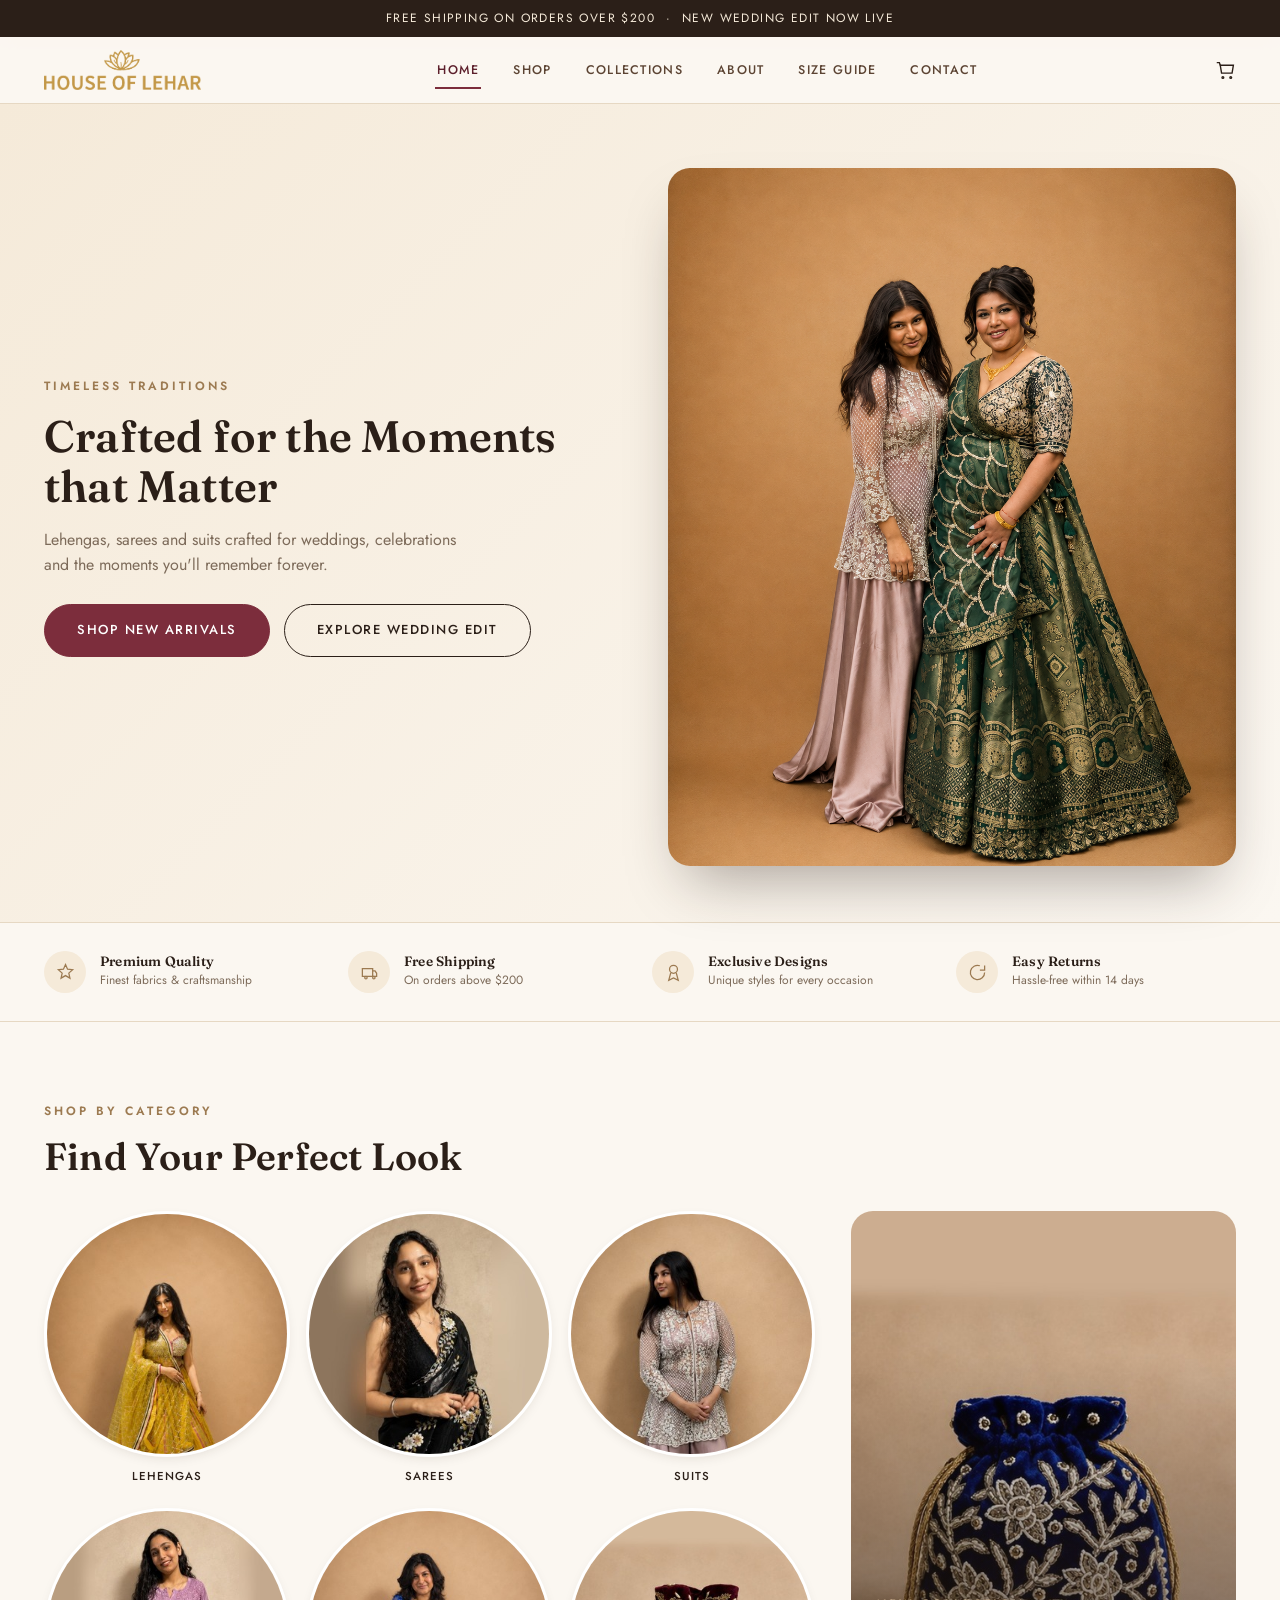
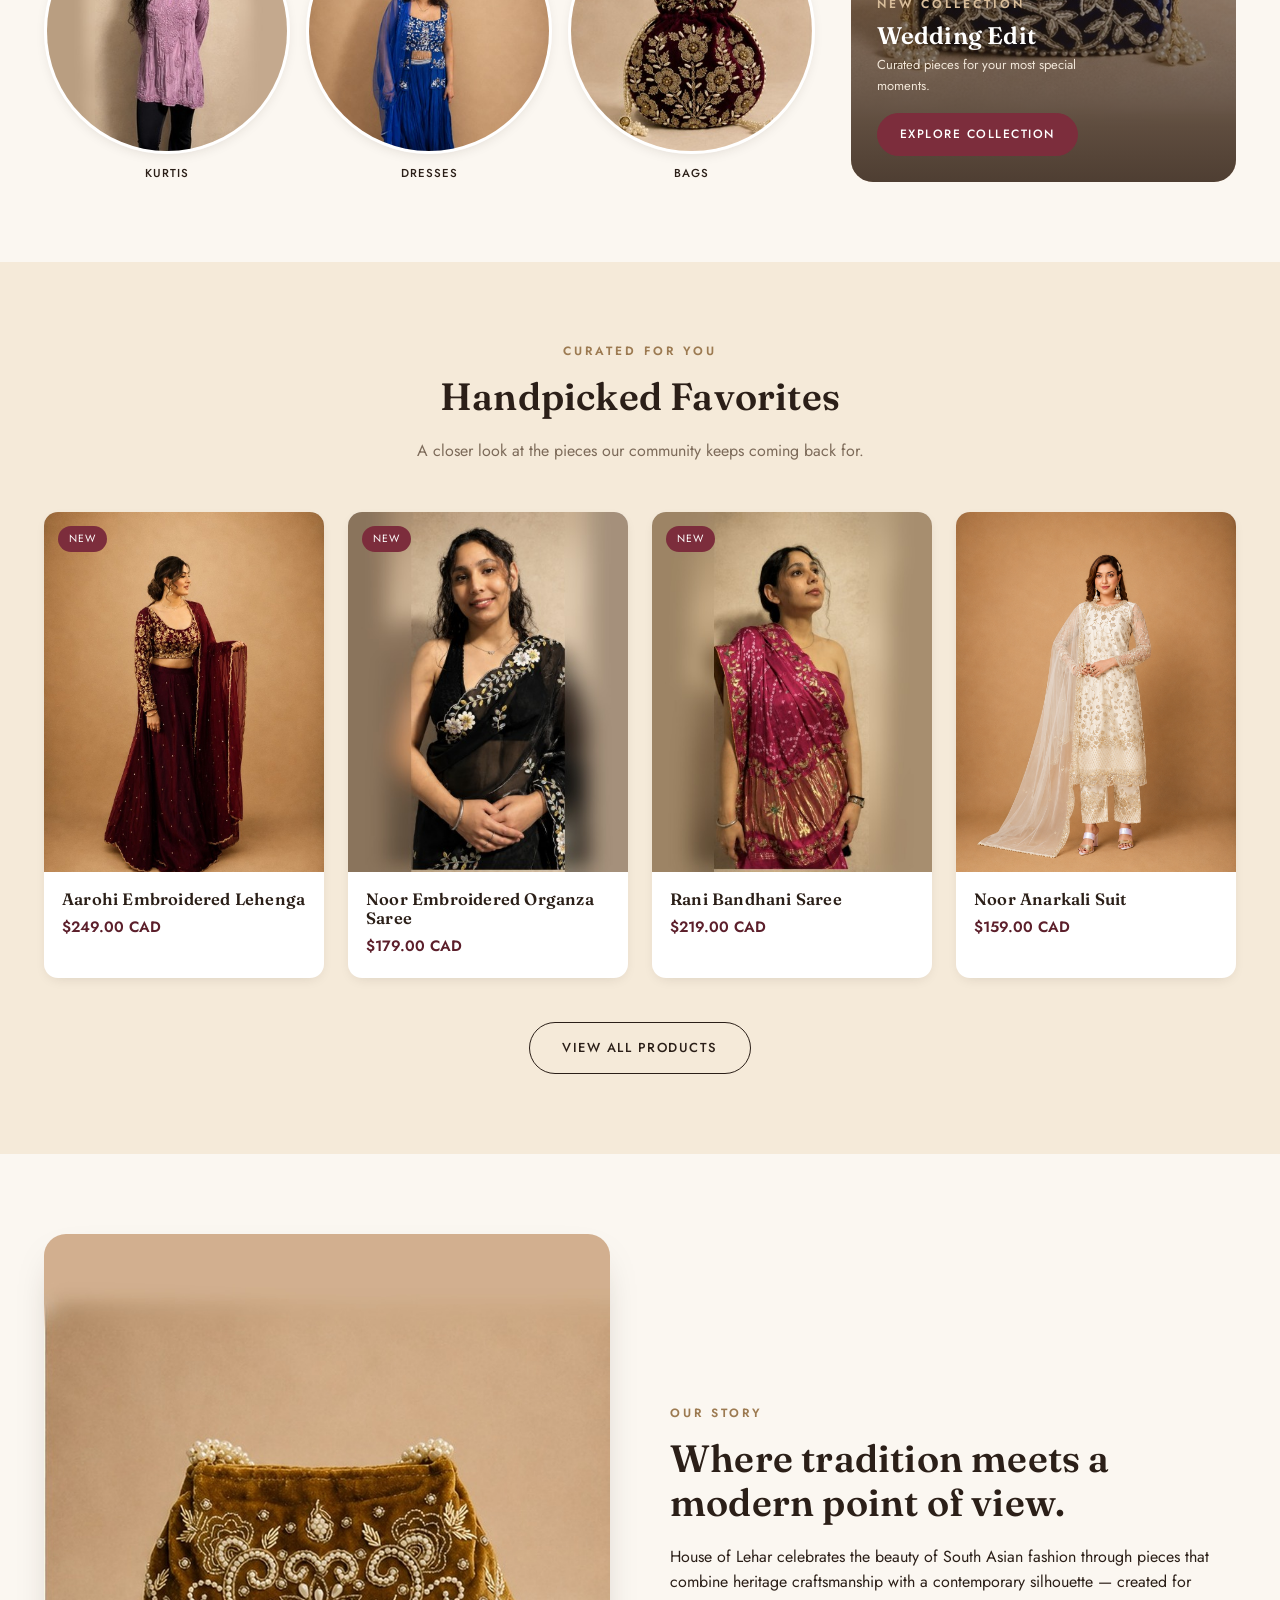
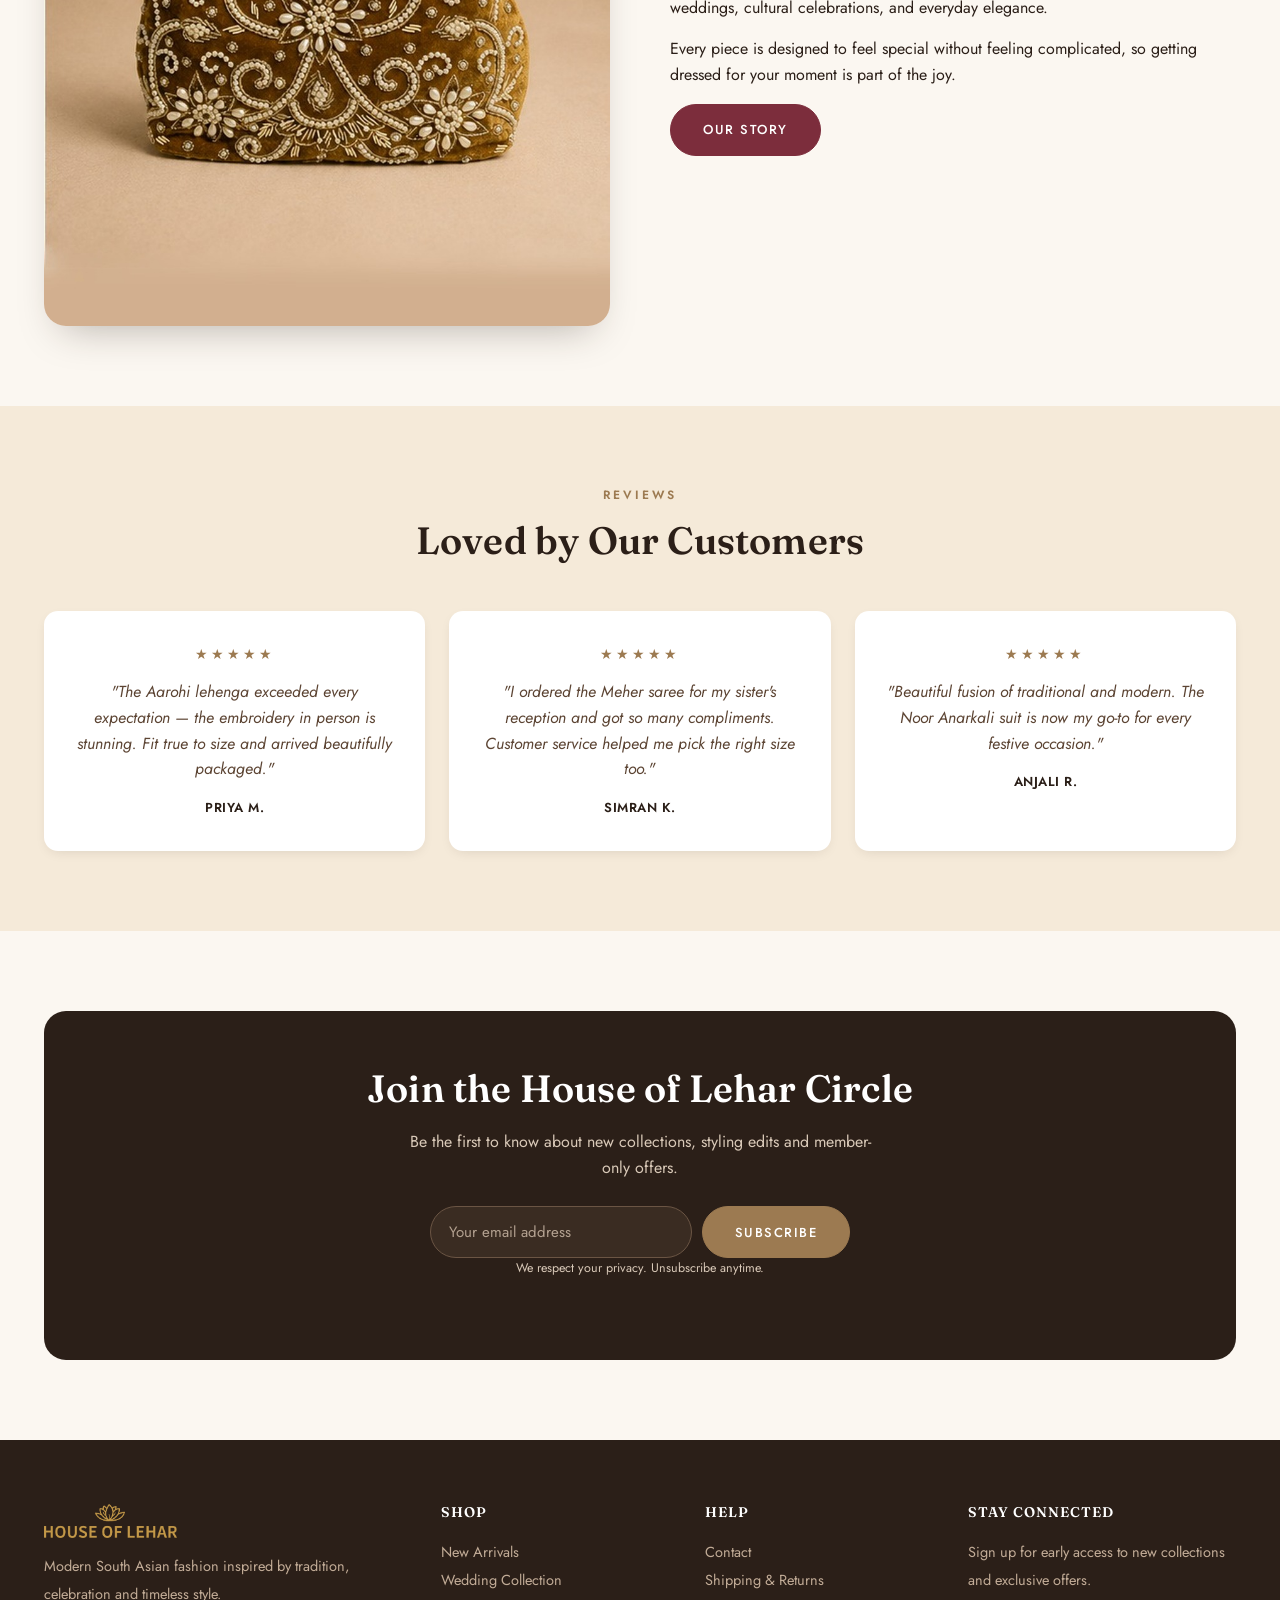
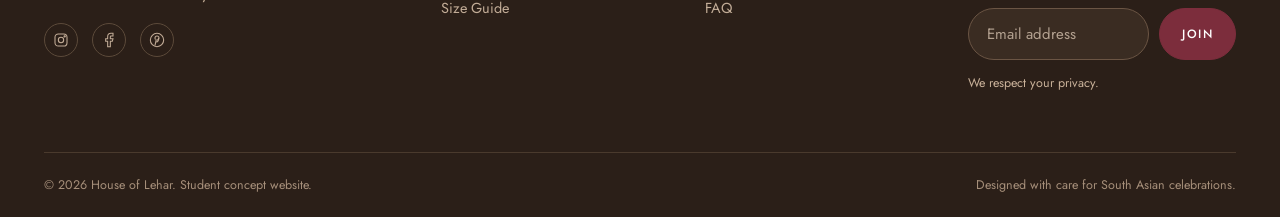
==== commit 137176ef: "Update hero image source in index.html" ====
--- a/index.html
+++ b/index.html
@@ -46,7 +46,7 @@
       </div>
     </div>
     <div class="hero-split-media">
-      <img src="images/hero-split.jpg" alt="House of Lehar lotus emblem">
+      <img src="images/Dhvani&priyanshi.png" alt="House of Lehar lotus emblem">
     </div>
   </div>
 </section>
